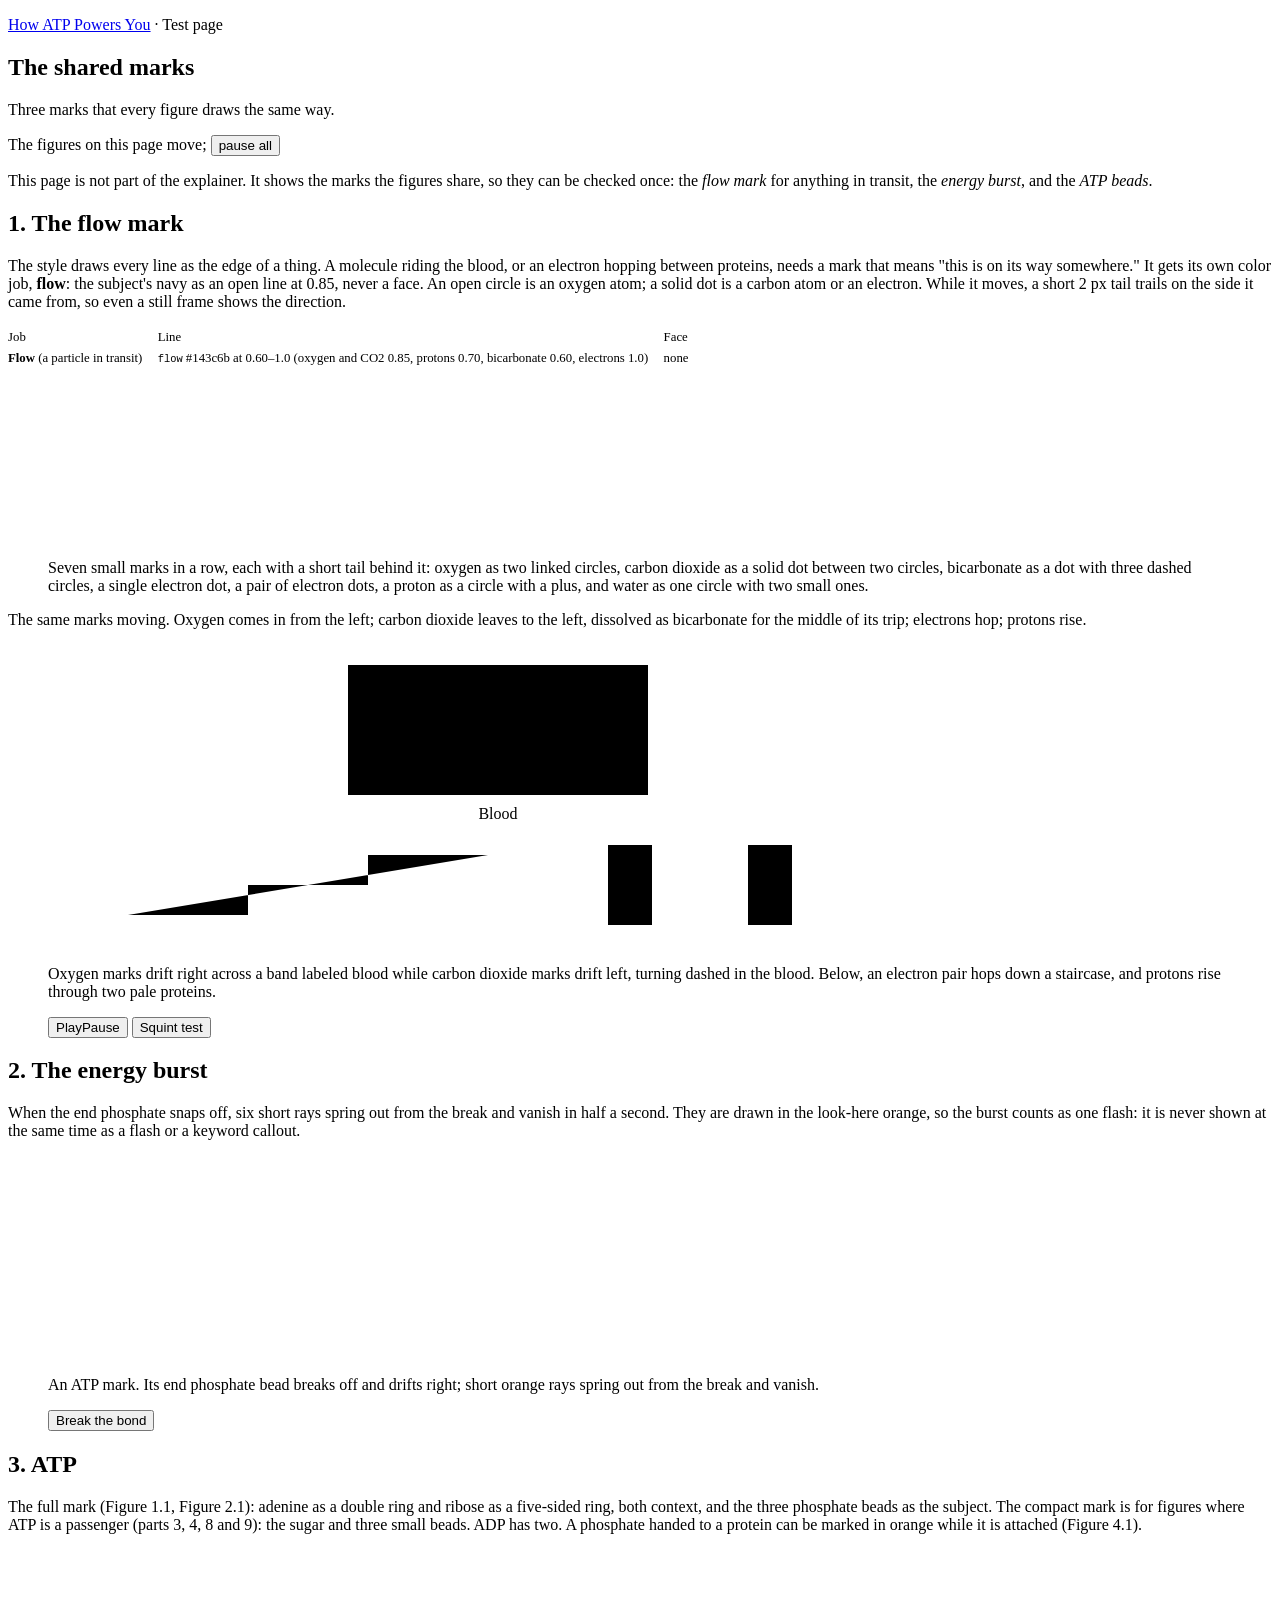
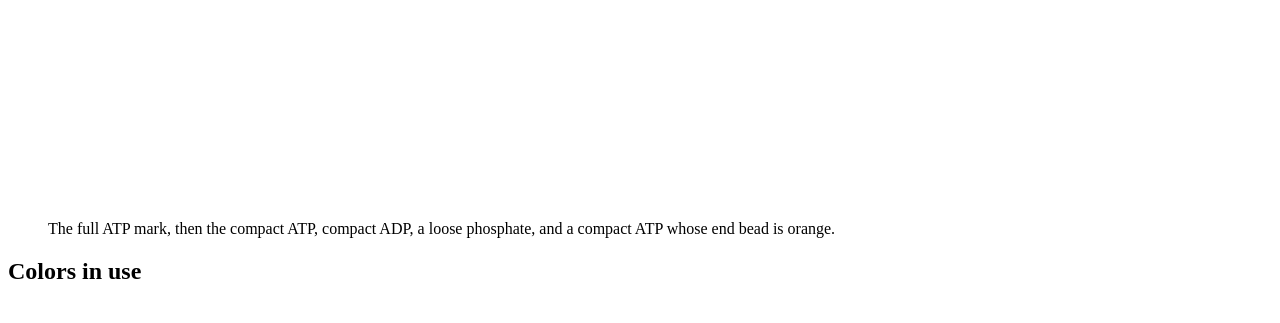
==== marks/index.html @ 690158ab "Add the shared marks and their test page - Flow mark: a new color job, --palette-flow, for particles" ====
<!doctype html>
<html lang="en">
<head>
<meta charset="utf-8">
<meta name="viewport" content="width=device-width, initial-scale=1">
<title>Shared marks · How ATP Powers You</title>
<meta name="robots" content="noindex">
<link rel="icon" href="data:,">
<link rel="stylesheet" href="../assets/css/site.css">
<style>
  .swatches { display: grid; grid-template-columns: repeat(auto-fill, minmax(150px, 1fr)); gap: 0.8em; margin: 0 0 1.5em; font-size: 0.75em; }
  .swatch { display: flex; gap: 0.6em; align-items: center; }
  .chip { width: 2.2em; height: 2.2em; flex: none; }
  .squint svg.art { filter: blur(2.5px); }
  .squint .f-subject, .squint .f-muted, .squint .f-second { fill: none; }
  table.jobs { border-collapse: collapse; margin: 0 0 1.5em; font-size: 0.8em; }
  table.jobs th, table.jobs td { text-align: left; padding: 0.25em 1.2em 0.25em 0; vertical-align: top; }
  table.jobs th { font-weight: 400; color: var(--palette-muted); }
</style>
</head>
<body>
<main class="page">
<article class="column">
  <header>
    <p class="eyebrow"><a href="../article/1/">How ATP Powers You</a> · Test page</p>
    <h1 class="title">The shared marks</h1>
    <p class="subtitle">Three marks that every figure draws the same way.</p>
    <p class="motion-note">The figures on this page move; <button type="button" class="link-button" data-pause-all aria-pressed="false">pause all</button></p>
  </header>

  <p>This page is not part of the explainer. It shows the marks the figures share, so they can be checked once: the <em>flow mark</em> for anything in transit, the <em>energy burst</em>, and the <em>ATP beads</em>.</p>

  <h2 class="part-heading">1. The flow mark</h2>
  <p>The style draws every line as the edge of a thing. A molecule riding the blood, or an electron hopping between proteins, needs a mark that means "this is on its way somewhere." It gets its own color job, <b>flow</b>: the subject's navy as an open line at 0.85, never a face. An open circle is an oxygen atom; a solid dot is a carbon atom or an electron. While it moves, a short 2 px tail trails on the side it came from, so even a still frame shows the direction.</p>

  <table class="jobs">
    <tr><th>Job</th><th>Line</th><th>Face</th></tr>
    <tr><td><b>Flow</b> (a particle in transit)</td><td><code>flow</code> #143c6b at 0.60–1.0 (oxygen and CO2 0.85, protons 0.70, bicarbonate 0.60, electrons 1.0)</td><td>none</td></tr>
  </table>

  <figure class="fig" id="marks-kinds" aria-labelledby="marks-kinds-alt">
    <div class="fig-art">
      <svg class="art" width="900" height="150" viewBox="0 0 900 150" role="img" aria-labelledby="marks-kinds-alt">
        <g id="marks-kinds-row"></g>
      </svg>
    </div>
    <p class="sr-only" id="marks-kinds-alt">Seven small marks in a row, each with a short tail behind it: oxygen as two linked circles, carbon dioxide as a solid dot between two circles, bicarbonate as a dot with three dashed circles, a single electron dot, a pair of electron dots, a proton as a circle with a plus, and water as one circle with two small ones.</p>
  </figure>

  <p>The same marks moving. Oxygen comes in from the left; carbon dioxide leaves to the left, dissolved as bicarbonate for the middle of its trip; electrons hop; protons rise.</p>

  <figure class="fig" id="marks-flow">
    <div class="fig-art">
      <svg class="art" width="900" height="300" viewBox="0 0 900 300" role="img" aria-labelledby="marks-flow-alt">
        <rect class="f-muted" x="300" y="20" width="300" height="130"/>
        <path class="l-muted w3" d="M300 20V150M600 20V150"/>
        <text x="450" y="174" text-anchor="middle" class="t-small t-muted">Blood</text>
        <g id="marks-flow-movers"></g>
        <path class="l-ink w2 o50" d="M80 270H200V240H320V210H440"/>
        <rect class="f-muted l-muted w3" x="560" y="200" width="44" height="80"/>
        <rect class="f-muted l-muted w3" x="700" y="200" width="44" height="80"/>
        <g id="marks-flow-protons"></g>
      </svg>
    </div>
    <p class="sr-only" id="marks-flow-alt">Oxygen marks drift right across a band labeled blood while carbon dioxide marks drift left, turning dashed in the blood. Below, an electron pair hops down a staircase, and protons rise through two pale proteins.</p>
    <div class="fig-controls">
      <button type="button" class="btn btn-swap" data-pause aria-pressed="false"><span>Play</span><span>Pause</span></button>
      <button type="button" class="btn" id="marks-flow-squint" aria-pressed="false">Squint test</button>
    </div>
  </figure>

  <h2 class="part-heading">2. The energy burst</h2>
  <p>When the end phosphate snaps off, six short rays spring out from the break and vanish in half a second. They are drawn in the look-here orange, so the burst counts as one flash: it is never shown at the same time as a flash or a keyword callout.</p>

  <figure class="fig" id="marks-burst">
    <div class="fig-art">
      <svg class="art" width="700" height="200" viewBox="0 0 700 200" role="img" aria-labelledby="marks-burst-alt">
        <g id="marks-burst-atp"></g>
      </svg>
    </div>
    <p class="sr-only" id="marks-burst-alt">An ATP mark. Its end phosphate bead breaks off and drifts right; short orange rays spring out from the break and vanish.</p>
    <div class="fig-controls">
      <button type="button" class="btn btn-action" id="marks-burst-go">Break the bond</button>
    </div>
  </figure>

  <h2 class="part-heading">3. ATP</h2>
  <p>The full mark (Figure 1.1, Figure 2.1): adenine as a double ring and ribose as a five-sided ring, both context, and the three phosphate beads as the subject. The compact mark is for figures where ATP is a passenger (parts 3, 4, 8 and 9): the sugar and three small beads. ADP has two. A phosphate handed to a protein can be marked in orange while it is attached (Figure 4.1).</p>

  <figure class="fig" id="marks-atp">
    <div class="fig-art">
      <svg class="art" width="900" height="250" viewBox="0 0 900 250" role="img" aria-labelledby="marks-atp-alt">
        <g id="marks-atp-row"></g>
      </svg>
    </div>
    <p class="sr-only" id="marks-atp-alt">The full ATP mark, then the compact ATP, compact ADP, a loose phosphate, and a compact ATP whose end bead is orange.</p>
  </figure>

  <h2 class="part-heading">Colors in use</h2>
  <div class="swatches" id="marks-swatches"></div>
</article>
</main>
<script type="module">
import { initPage, Figure, $, ease, clamp } from "../assets/js/figure.js";
import { el, particle, burst, atpFull, atpCompact } from "../assets/js/marks.js";

initPage();

// 1a. the kinds, still
{
  const row = document.getElementById("marks-kinds-row");
  const kinds = [["o2", "Oxygen"], ["co2", "Carbon dioxide"], ["hco3", "Bicarbonate"], ["e", "Electron"], ["e2", "Electron pair"], ["h", "Proton"], ["h2o", "Water"]];
  kinds.forEach(([k, name], i) => {
    const x = 70 + i * 127;
    particle(row, k).place(x, 70, 0, true);
    el("text", { x, y: 130, "text-anchor": "middle", class: "t-small" }, row).textContent = name;
  });
}

// 1b. the moving demo
{
  const fig = document.getElementById("marks-flow");
  const movers = document.getElementById("marks-flow-movers");
  const protG = document.getElementById("marks-flow-protons");
  const o2s = [0, 1, 2].map(() => particle(movers, "o2"));
  const co2s = [0, 1].map(() => ({ c: particle(movers, "co2"), b: particle(movers, "hco3") }));
  const e2 = particle(protG, "e2", { upright: true });
  const hs = [0, 1, 2, 3].map(() => particle(protG, "h", { upright: true }));
  const LOOP = 11;
  new Figure(fig, {
    draw(t) {
      o2s.forEach((m, i) => {
        const p = ((t / LOOP + i / 3) % 1);
        m.place(40 + p * 820, 60 + Math.sin(p * 9 + i) * 8);
      });
      co2s.forEach((m, i) => {
        const p = ((t / 13 + i / 2) % 1);
        const x = 860 - p * 820;
        const y = 115 + Math.sin(p * 7 + i) * 6;
        const inBlood = x > 300 && x < 600;
        m.c.g.style.display = inBlood ? "none" : "";
        m.b.g.style.display = inBlood ? "" : "none";
        m.c.place(x, y, 180);
        m.b.place(x, y, 180);
      });
      // electrons hop down the staircase: 4 treads, 0.8 s each, on a 4.7 s loop
      const q = (t % 4.7) / 4.7;
      const step = Math.min(3, Math.floor(q * 4));
      const f = ease(q * 4 - step, 0.55, 1);
      const treads = [[140, 258], [260, 228], [380, 198], [470, 180]];
      const a = treads[step];
      const b = treads[Math.min(3, step + 1)];
      e2.place(a[0] + (b[0] - a[0]) * f, a[1] + (b[1] - a[1]) * f - Math.sin(f * Math.PI) * 18, 0, f > 0 && f < 1);
      hs.forEach((h, i) => {
        const p = ((t / 3.1 + i / 4) % 1);
        const x = i % 2 ? 722 : 582;
        h.place(x, 290 - p * 110, -90, true);
        h.g.style.display = p > 0.95 ? "none" : "";
      });
    },
  });
  const sq = document.getElementById("marks-flow-squint");
  sq.addEventListener("click", () => {
    const on = fig.classList.toggle("squint");
    sq.setAttribute("aria-pressed", String(on));
  });
}

// 2. the burst: the end bead leaves (0–1.2 s) with a burst, then returns (2.4–3.6 s)
{
  const fig = document.getElementById("marks-burst");
  const g = document.getElementById("marks-burst-atp");
  const atp = atpFull(g, 120, 100);
  const end = atp.beads[2];
  const b = burst(g, 120 + 218.56, 100); // the bond between beads 2 and 3
  let start = -10;
  const f = new Figure(fig, {
    moves: false,
    draw(t) {
      const p = t - start;
      const off = ease(p, 0, 1.2) - ease(p, 2.4, 3.6);
      end.setAttribute("transform", `translate(${(off * 150).toFixed(1)} ${(-Math.sin(off * Math.PI) * 18).toFixed(1)})`);
      b.set(p >= 0 ? p / b.length : null);
    },
  });
  document.getElementById("marks-burst-go").addEventListener("click", () => {
    if (f.busy) return;
    start = f.act(3.6);
  });
}

// 3. ATP
{
  const row = document.getElementById("marks-atp-row");
  atpFull(row, 40, 90);
  const labels = [["ATP", 3], ["ADP", 2]];
  labels.forEach(([name, n], i) => {
    const x = 440 + i * 120;
    atpCompact(row, x, 90, n);
    el("text", { x: x - 10, y: 150, class: "t-small" }, row).textContent = name;
  });
  el("circle", { cx: 700, cy: 90, r: 6, class: "f-subject l-subject w25" }, row);
  el("text", { x: 680, y: 150, class: "t-small" }, row).textContent = "Phosphate";
  const marked = atpCompact(row, 780, 90, 3);
  marked.beads[2].classList.add("is-marked");
  el("text", { x: 770, y: 150, class: "t-small" }, row).textContent = "Marked";
  // full mark, labeled, with 4 px ink leaders ending 10 px off the part
  el("path", { d: "M40 190V122", class: "l-ink w4" }, row);
  el("text", { x: 40, y: 212, "text-anchor": "middle", class: "t-small" }, row).textContent = "Adenine";
  el("path", { d: "M148 30V63", class: "l-ink w4" }, row);
  el("text", { x: 148, y: 20, "text-anchor": "middle", class: "t-small" }, row).textContent = "Ribose";
  el("path", { d: "M236.56 190V116", class: "l-ink w4" }, row);
  el("text", { x: 236.56, y: 212, "text-anchor": "middle", class: "t-small" }, row).textContent = "Three phosphates";
}

// swatches
{
  const roles = ["paper", "ink", "muted", "subject", "subject-wash", "muted-wash", "second", "second-wash", "flow", "accent"];
  const box = document.getElementById("marks-swatches");
  for (const r of roles) {
    const v = getComputedStyle(document.documentElement).getPropertyValue(`--palette-${r}`).trim();
    const d = document.createElement("div");
    d.className = "swatch";
    d.innerHTML = `<span class="chip" style="background:var(--palette-${r});outline:1px solid var(--palette-border)"></span><span><b>${r}</b><br>${v}</span>`;
    box.appendChild(d);
  }
}
</script>
</body>
</html>
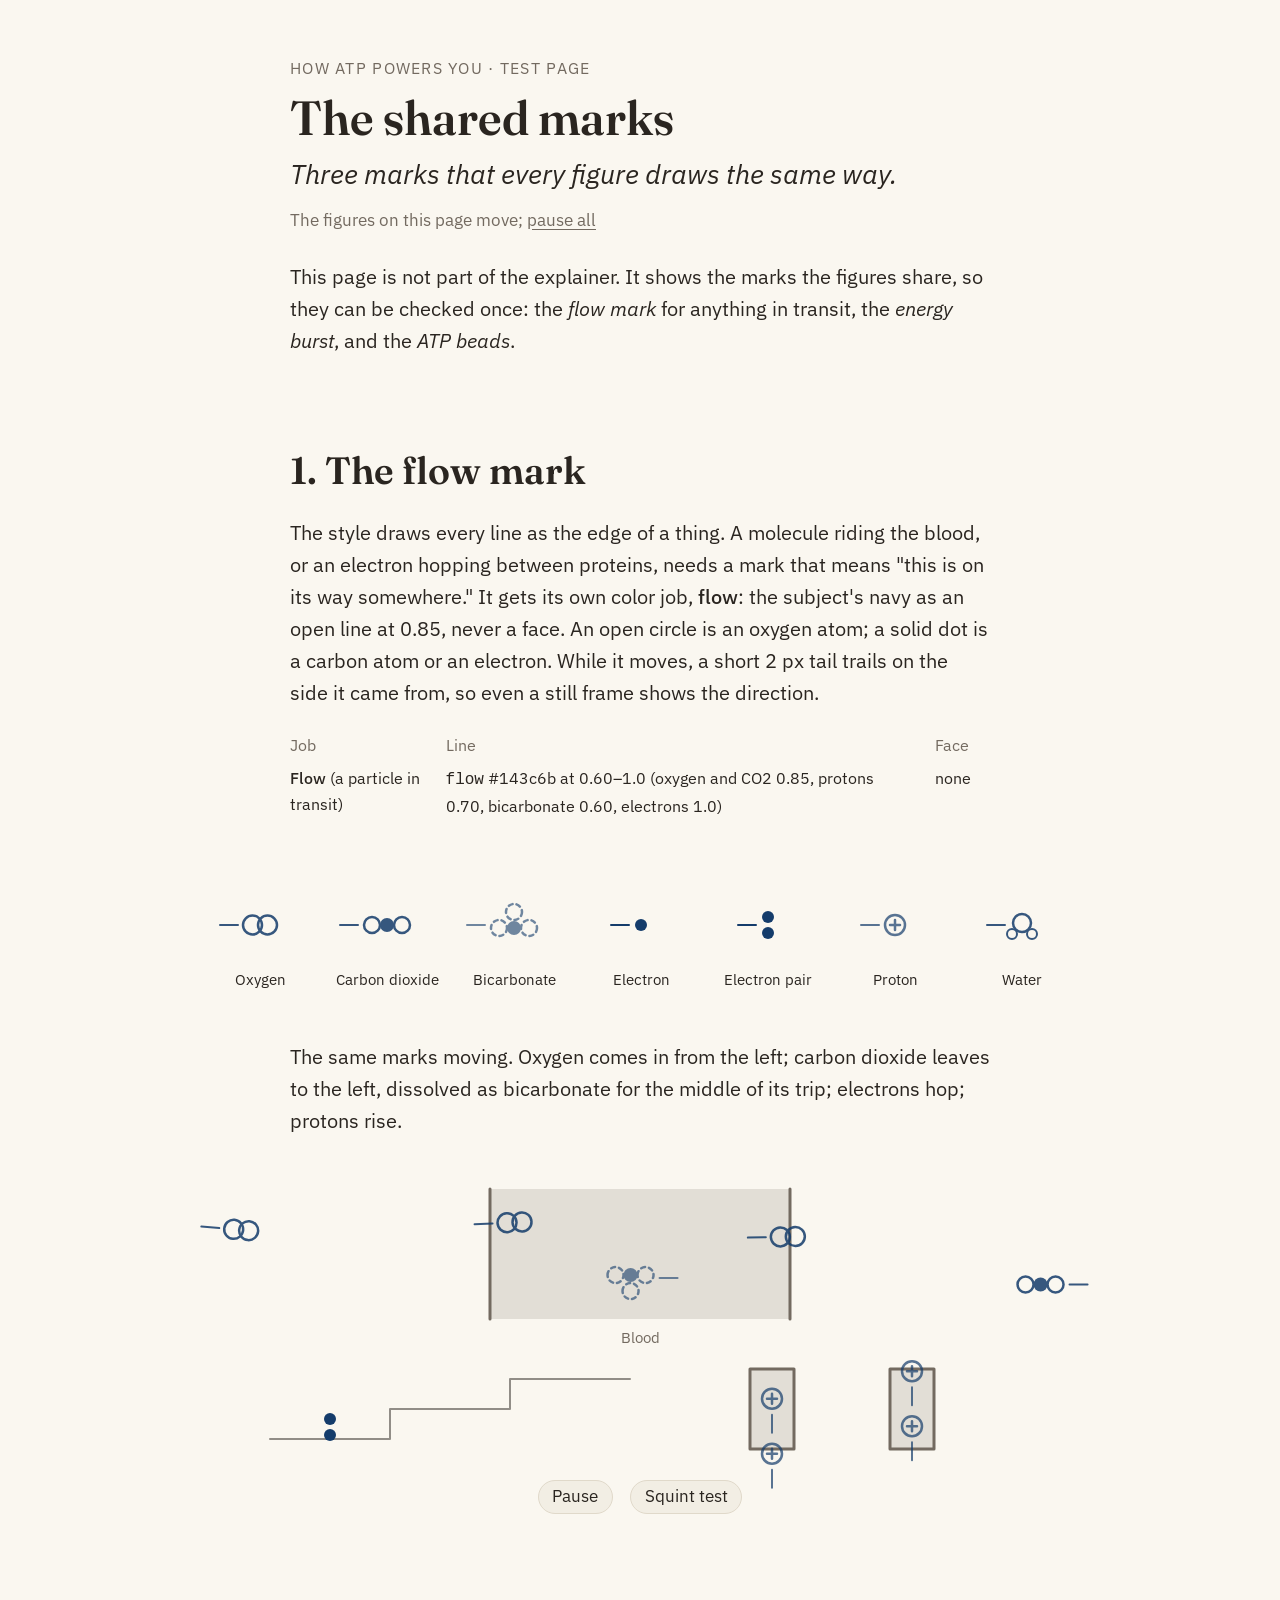
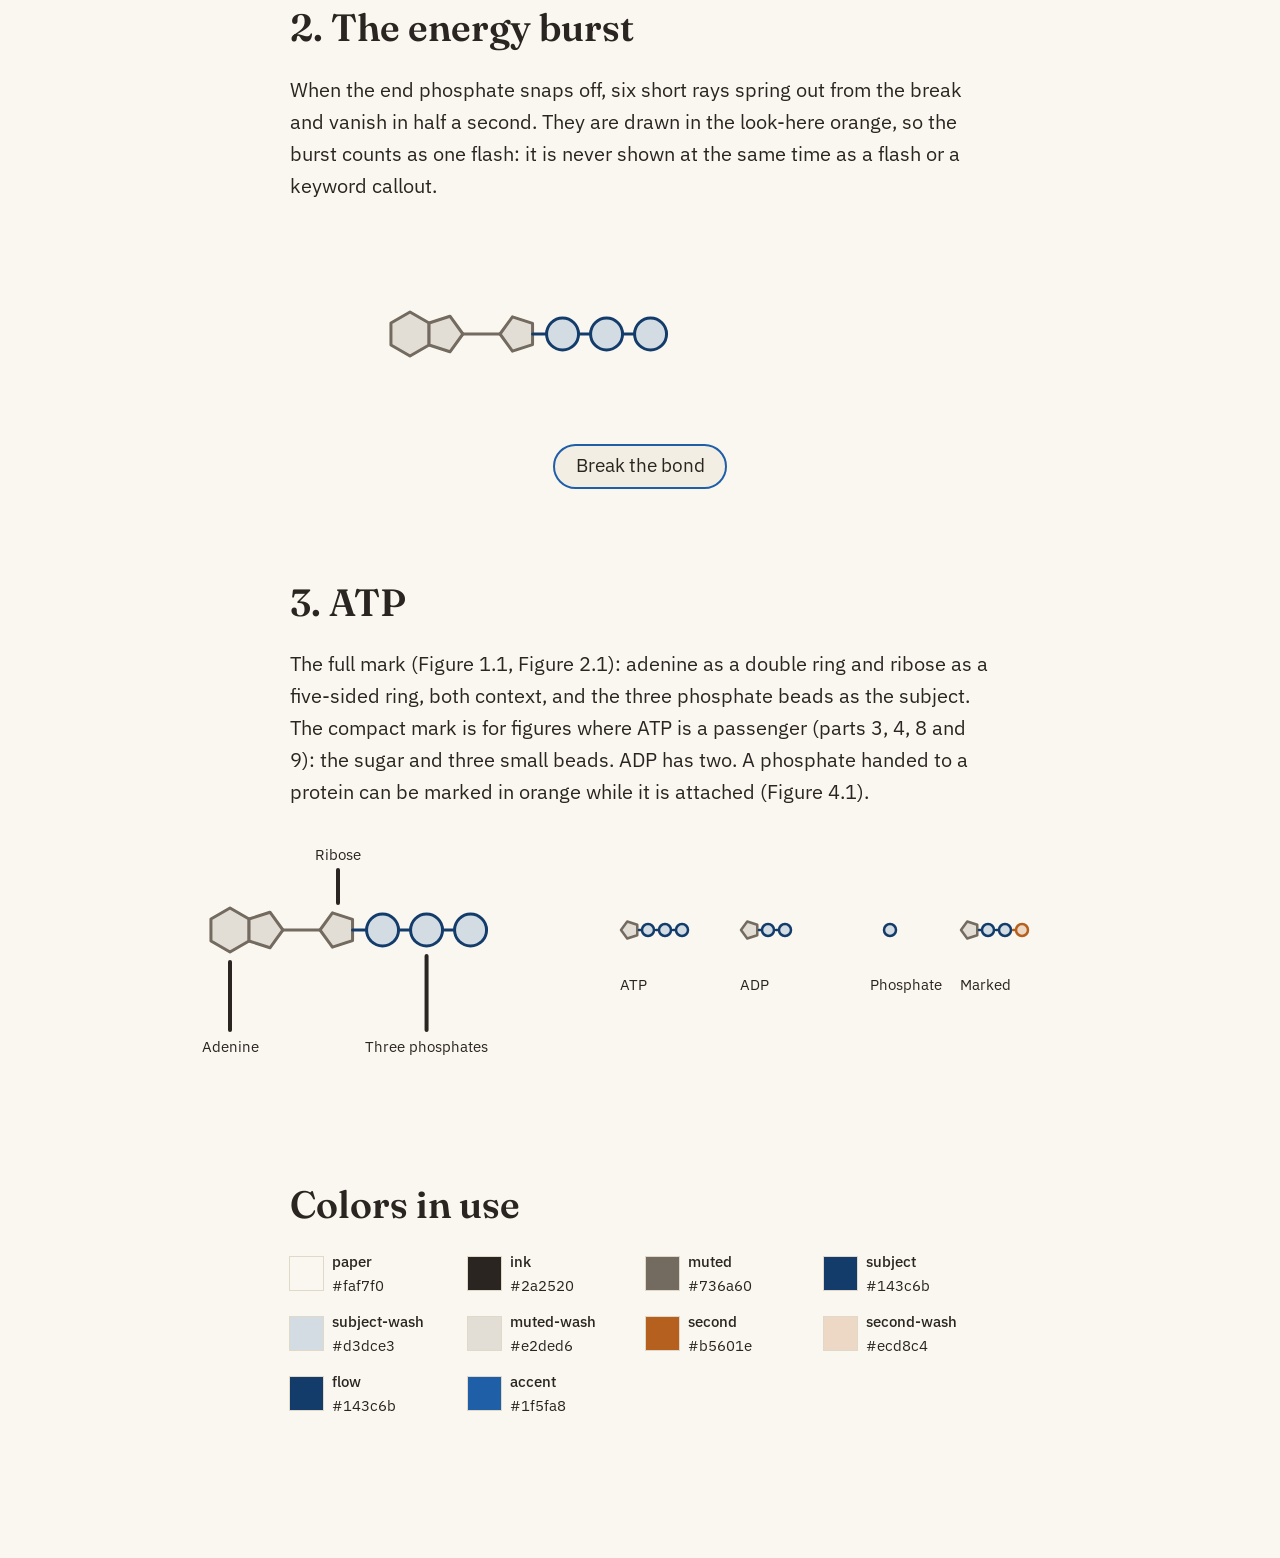
==== commit 768d8da3: "Make the explainer one long page with all nine parts - index.html now holds the whole text, as appro" ====
--- a/marks/index.html
+++ b/marks/index.html
@@ -22,7 +22,7 @@
 <main class="page">
 <article class="column">
   <header>
-    <p class="eyebrow"><a href="../article/1/">How ATP Powers You</a> · Test page</p>
+    <p class="eyebrow"><a href="../">How ATP Powers You</a> · Test page</p>
     <h1 class="title">The shared marks</h1>
     <p class="subtitle">Three marks that every figure draws the same way.</p>
     <p class="motion-note">The figures on this page move; <button type="button" class="link-button" data-pause-all aria-pressed="false">pause all</button></p>
--- a/assets/css/site.css
+++ b/assets/css/site.css
@@ -0,0 +1,650 @@
+/* How ATP Powers You: the page and the figures' shared classes.
+   The Explainer Style system (Ledger palette, "Line, weighted" art, the
+   article page), adapted from Martin C. Martin's slidev-stem (MIT code,
+   CC BY 4.0 content). Every color is set here, and only here. */
+
+/* ---------- Fonts (self-hosted, SIL Open Font License) ---------- */
+@font-face {
+  font-family: "Fraunces";
+  font-style: normal;
+  font-weight: 100 900;
+  font-display: swap;
+  src: url("../fonts/fraunces-latin-opsz.woff2") format("woff2");
+}
+@font-face {
+  font-family: "IBM Plex Sans";
+  font-style: normal;
+  font-weight: 400;
+  font-display: swap;
+  src: url("../fonts/ibm-plex-sans-latin-400-normal.woff2") format("woff2");
+}
+@font-face {
+  font-family: "IBM Plex Sans";
+  font-style: italic;
+  font-weight: 400;
+  font-display: swap;
+  src: url("../fonts/ibm-plex-sans-latin-400-italic.woff2") format("woff2");
+}
+@font-face {
+  font-family: "IBM Plex Sans";
+  font-style: normal;
+  font-weight: 500;
+  font-display: swap;
+  src: url("../fonts/ibm-plex-sans-latin-500-normal.woff2") format("woff2");
+}
+@font-face {
+  font-family: "IBM Plex Sans";
+  font-style: normal;
+  font-weight: 600;
+  font-display: swap;
+  src: url("../fonts/ibm-plex-sans-latin-600-normal.woff2") format("woff2");
+}
+@font-face {
+  font-family: "IBM Plex Mono";
+  font-style: normal;
+  font-weight: 600;
+  font-display: swap;
+  src: url("../fonts/ibm-plex-mono-latin-600-normal.woff2") format("woff2");
+}
+
+/* ---------- The palette (Ledger) ---------- */
+:root {
+  --palette-paper: #faf7f0;
+  --palette-background: var(--palette-paper);
+  --palette-panel: #f2eee4;
+  --palette-border: #e0d9ca;
+  --palette-ink: #2a2520;
+  --palette-muted: #736a60;
+  --palette-accent: #1f5fa8;
+  --palette-second: #b5601e;
+  --palette-subject: #143c6b;
+  --palette-subject-wash: #d3dce3;
+  --palette-muted-wash: #e2ded6;
+  --palette-second-wash: #ecd8c4;
+  --palette-water: #30527b;
+  --palette-water-wash: #7087a0;
+  --palette-ground: var(--palette-muted);
+  --palette-ground-wash: var(--palette-muted-wash);
+  /* NEW ROLE. A particle in transit: a molecule, an electron, a proton.
+     Its own name so it can be retuned in one place; today it is the
+     subject's navy, drawn as an open line at 0.85 with a direction tail.
+     See marks/ for the mark itself. */
+  --palette-flow: #143c6b;
+
+  --font-serif: "Fraunces", Georgia, serif;
+  --font-sans: "IBM Plex Sans", system-ui, sans-serif;
+  --font-mono: "IBM Plex Mono", ui-monospace, monospace;
+
+  --column: 700px;
+  --figure-max: 980px;
+  --gutter: 24px;
+}
+@media (max-width: 600px) {
+  :root {
+    --gutter: 18px;
+  }
+}
+
+/* ---------- Page ---------- */
+html {
+  background: var(--palette-paper);
+  -webkit-text-size-adjust: 100%;
+  text-size-adjust: 100%;
+}
+body {
+  margin: 0;
+  background: var(--palette-paper);
+  color: var(--palette-ink);
+  font-family: var(--font-sans);
+  font-size: 20px;
+  line-height: 1.6;
+  overflow-x: hidden;
+}
+.page {
+  padding: 56px var(--gutter) 120px;
+}
+.column {
+  max-width: var(--column);
+  margin: 0 auto;
+}
+a {
+  color: var(--palette-ink);
+  text-underline-offset: 0.15em;
+}
+a:focus-visible,
+button:focus-visible,
+input:focus-visible,
+summary:focus-visible,
+.fig-drag:focus-visible {
+  outline: 2px solid var(--palette-accent);
+  outline-offset: 2px;
+}
+p {
+  margin: 0 0 1em;
+}
+em,
+i {
+  font-style: italic;
+}
+strong,
+b,
+.takeaway {
+  font-weight: 500;
+}
+.num {
+  font-family: var(--font-mono);
+  font-weight: 600;
+}
+.sr-only {
+  position: absolute;
+  width: 1px;
+  height: 1px;
+  overflow: hidden;
+  clip: rect(0 0 0 0);
+  white-space: nowrap;
+}
+
+/* The header, top to bottom */
+.eyebrow {
+  margin: 0 0 0.5em;
+  font-size: 0.8em;
+  letter-spacing: 0.08em;
+  text-transform: uppercase;
+  color: var(--palette-muted);
+}
+.eyebrow a {
+  color: inherit;
+  text-decoration: none;
+}
+.eyebrow a:hover {
+  text-decoration: underline;
+}
+h1.title {
+  margin: 0 0 0.25em;
+  font-family: var(--font-serif);
+  font-weight: 600;
+  font-size: 2.4em;
+  line-height: 1.15;
+  font-variation-settings: "opsz" 72;
+}
+.subtitle {
+  margin: 0 0 0.6em;
+  font-size: 1.35em;
+  font-style: italic;
+  line-height: 1.25;
+}
+.byline {
+  margin: 0;
+  color: var(--palette-muted);
+}
+.motion-note {
+  margin: 0.4em 0 1.6em;
+  font-size: 0.85em;
+  color: var(--palette-muted);
+}
+.link-button {
+  padding: 0;
+  border: 0;
+  background: none;
+  color: inherit;
+  font: inherit;
+  text-decoration: underline;
+  text-underline-offset: 0.15em;
+  cursor: pointer;
+}
+h2.part-heading {
+  margin: 2.4em 0 0.6em;
+  font-family: var(--font-serif);
+  font-weight: 600;
+  font-size: 1.9em;
+  line-height: 1.2;
+  font-variation-settings: "opsz" 48;
+}
+
+/* A part's heading: a small eyebrow over the title, then its tagline */
+.part {
+  scroll-margin-top: 1em;
+}
+.part-eyebrow {
+  display: block;
+  margin: 0 0 0.35em;
+  font-family: var(--font-sans);
+  font-size: 0.42em;
+  font-weight: 400;
+  letter-spacing: 0.08em;
+  text-transform: uppercase;
+  color: var(--palette-muted);
+}
+.part-tagline {
+  margin: -0.2em 0 1.2em;
+  font-size: 1.2em;
+  font-style: italic;
+  line-height: 1.3;
+}
+.part-tagline em {
+  font-style: italic;
+}
+
+/* Contents: in the left margin on a wide screen, behind a button on a phone */
+.contents {
+  margin: 0 0 2em;
+  font-size: 0.85em;
+  line-height: 1.45;
+}
+.contents-toggle {
+  padding: 0.2em 0.8em;
+  border: 1px solid var(--palette-border);
+  border-radius: 999px;
+  background: var(--palette-panel);
+  color: var(--palette-ink);
+  font: inherit;
+  cursor: pointer;
+}
+.contents-title {
+  margin: 0 0 0.3em;
+  color: var(--palette-muted);
+}
+.contents ol {
+  margin: 0.6em 0 0;
+  padding-left: 1.6em;
+}
+.contents li {
+  margin: 0 0 0.2em;
+}
+.contents [aria-current="page"] {
+  font-weight: 600;
+}
+.js .contents:not(.is-open) ol {
+  display: none;
+}
+.contents .contents-title {
+  display: none;
+}
+.contents a {
+  text-decoration: none;
+}
+.contents a:hover {
+  text-decoration: underline;
+}
+.contents a[aria-current] {
+  font-weight: 600;
+}
+@media (min-width: 1280px) {
+  .contents {
+    position: absolute;
+    top: 56px;
+    left: var(--gutter);
+    width: calc(50% - var(--column) / 2 - 2 * var(--gutter));
+    max-width: 220px;
+    margin: 0;
+  }
+  .contents-toggle {
+    display: none;
+  }
+  .contents .contents-title {
+    display: block;
+  }
+  .js .contents:not(.is-open) ol,
+  .contents ol {
+    display: block;
+    margin: 0;
+  }
+}
+/* fixed beside the text only where it clears the 980 px figures */
+@media (min-width: 1400px) {
+  .contents {
+    position: fixed;
+    width: calc(50% - var(--figure-max) / 2 - var(--gutter) - 16px);
+  }
+}
+
+/* Asides: a margin note on a wide screen, a "more" box on a phone.
+   In the page an aside comes before its paragraph, so it can float beside
+   it; a narrow screen shows the paragraph first. */
+.with-aside {
+  display: flex;
+  flex-direction: column;
+  margin-bottom: 1em;
+}
+.with-aside > p,
+.with-aside > .prose {
+  order: -1;
+}
+.with-aside > p:last-child,
+.with-aside > .prose:last-child {
+  margin-bottom: 0;
+}
+.aside {
+  margin: 0 0 1em;
+  padding: 0.6em 0.9em;
+  border-left: 2px solid var(--palette-border);
+  background: var(--palette-panel);
+  font-size: 0.8em;
+  line-height: 1.5;
+}
+.with-aside > .aside {
+  margin: 0.4em 0 0;
+}
+.aside-title {
+  margin: 0 0 0.2em;
+  font-weight: 600;
+}
+.aside p {
+  margin: 0 0 0.5em;
+}
+.aside p:last-child {
+  margin: 0;
+}
+.aside-label {
+  color: var(--palette-muted);
+  font-weight: 400;
+}
+@media (min-width: 1280px) {
+  .with-aside {
+    display: block;
+    margin-bottom: 0;
+  }
+  .with-aside > .aside {
+    float: right;
+    clear: right;
+    width: 250px;
+    margin: 0.3em -290px 1em 0;
+    padding: 0 0 0 0.9em;
+    background: none;
+  }
+  .aside-label {
+    display: none;
+  }
+  .with-aside > p:last-child {
+    margin-bottom: 1em;
+  }
+}
+
+/* Lists in the prose (a figure's steps) */
+.steps {
+  margin: 0 0 1em;
+  padding-left: 1.4em;
+}
+.steps li {
+  margin: 0 0 0.5em;
+}
+
+/* A pull quote: large, across the figure width */
+.pull-quote {
+  width: min(var(--figure-max), 100vw - 2 * var(--gutter));
+  margin: 1.6em 0 1.6em calc((100% - min(var(--figure-max), 100vw - 2 * var(--gutter))) / 2);
+  font-family: var(--font-serif);
+  font-size: 1.6em;
+  line-height: 1.25;
+  text-align: center;
+}
+
+/* ---------- Figures ---------- */
+.fig {
+  position: relative;
+  width: min(var(--figure-max), 100vw - 2 * var(--gutter));
+  margin: 1.6em 0 1.8em calc((100% - min(var(--figure-max), 100vw - 2 * var(--gutter))) / 2);
+  display: flex;
+  flex-direction: column;
+  align-items: center;
+}
+.fig-art {
+  position: relative;
+  width: 100%;
+  display: flex;
+  justify-content: center;
+}
+.fig svg.art {
+  display: block;
+  max-width: 100%;
+  height: auto;
+  overflow: visible;
+}
+/* the phone layout of a figure that has one */
+.fig .art-narrow {
+  display: none;
+}
+@media (max-width: 600px) {
+  .fig.has-narrow .art-wide {
+    display: none;
+  }
+  .fig.has-narrow .art-narrow {
+    display: block;
+  }
+}
+.fig-caption {
+  max-width: 34em;
+  margin: 0.6em auto 0;
+  min-height: 1.6em;
+  text-align: center;
+  font-size: 0.85em;
+  color: var(--palette-muted);
+}
+.fig-caption.is-live {
+  color: var(--palette-ink);
+}
+.fig-controls {
+  align-self: stretch;
+  display: flex;
+  flex-wrap: wrap;
+  align-items: center;
+  justify-content: center;
+  gap: 0.6em 1em;
+  margin-top: 0.6em;
+  font-size: 0.85em;
+  color: var(--palette-muted);
+}
+.btn {
+  min-width: 2.2em;
+  min-height: 2em;
+  padding: 0.15em 0.8em;
+  border: 1px solid var(--palette-border);
+  border-radius: 999px;
+  background: var(--palette-panel);
+  color: var(--palette-ink);
+  font: inherit;
+  cursor: pointer;
+}
+.btn:disabled {
+  opacity: 0.45;
+  cursor: default;
+}
+/* the figure's one thing: marked in the accent, as a slider's thumb is */
+.btn-action {
+  padding: 0.3em 1.1em;
+  border: 2px solid var(--palette-accent);
+  font-size: 1.1em;
+}
+/* a button whose word changes keeps one width */
+.btn-swap {
+  display: inline-grid;
+}
+.btn-swap > span {
+  grid-area: 1 / 1;
+}
+.word-hidden {
+  visibility: hidden;
+}
+.fig-counter {
+  margin: 0.5em 0 0;
+  min-height: 1.6em;
+  font-size: 0.85em;
+  text-align: center;
+}
+.fig-pending svg.art {
+  background: var(--palette-panel);
+}
+.src-parts {
+  white-space: nowrap;
+}
+canvas.gl {
+  display: block;
+  max-width: 100%;
+  height: auto;
+  touch-action: pan-y;
+  cursor: grab;
+}
+canvas.gl:active {
+  cursor: grabbing;
+}
+.gl-fallback {
+  display: none !important;
+}
+.no-gl canvas.gl {
+  display: none;
+}
+.no-gl .gl-fallback {
+  display: block !important;
+}
+.counter {
+  font-family: var(--font-mono);
+  font-weight: 600;
+  color: var(--palette-ink);
+}
+.slider {
+  display: flex;
+  flex-direction: column;
+  gap: 0.2em;
+  flex: 1 1 100%;
+  max-width: 36em;
+  font-size: 1.1em;
+  color: var(--palette-ink);
+}
+.slider-label {
+  text-align: center;
+}
+.slider-row {
+  display: flex;
+  align-items: center;
+  gap: 0.8em;
+  font-size: 0.8em;
+  color: var(--palette-muted);
+}
+.slider input[type="range"] {
+  flex: 1;
+  accent-color: var(--palette-accent);
+  height: 2em;
+}
+.fig-credit {
+  margin: -1.2em 0 1.6em;
+  font-size: 0.75em;
+  line-height: 1.4;
+  text-align: center;
+  color: var(--palette-muted);
+}
+
+/* ---------- Marks inside the drawings ----------
+   Color by job, through the page's palette. The fallback hex is the Ledger
+   value, so a drawing copied out of the page still paints. */
+svg.art * {
+  vector-effect: non-scaling-stroke;
+}
+svg.art {
+  stroke-linejoin: round;
+  stroke-linecap: round;
+}
+/* line colors */
+.l-subject { stroke: var(--palette-subject, #143c6b); fill: none; }
+.l-muted { stroke: var(--palette-muted, #736a60); fill: none; }
+.l-ink { stroke: var(--palette-ink, #2a2520); fill: none; }
+.l-second { stroke: var(--palette-second, #b5601e); fill: none; }
+.l-water { stroke: var(--palette-water, #30527b); fill: none; }
+.l-flow { stroke: var(--palette-flow, #143c6b); fill: none; }
+/* faces */
+.f-subject { fill: var(--palette-subject-wash, #d3dce3); }
+.f-muted { fill: var(--palette-muted-wash, #e2ded6); }
+.f-second { fill: var(--palette-second-wash, #ecd8c4); }
+.f-water { fill: var(--palette-water-wash, #7087a0); }
+.f-ground { fill: var(--palette-ground-wash, #e2ded6); }
+.f-paper { fill: var(--palette-paper, #faf7f0); }
+/* solid line-colored fills (a dot, an arrowhead) */
+.d-subject { fill: var(--palette-subject, #143c6b); stroke: none; }
+.d-flow { fill: var(--palette-flow, #143c6b); stroke: none; }
+.d-ink { fill: var(--palette-ink, #2a2520); stroke: none; }
+.d-second { fill: var(--palette-second, #b5601e); stroke: none; }
+/* the stroke ladder, in displayed pixels */
+.w2 { stroke-width: 2px; }
+.w25 { stroke-width: 2.5px; }
+.w3 { stroke-width: 3px; }
+.w4 { stroke-width: 4px; }
+/* opacities a moving line may take (0.60–1.0), and fine detail's */
+.o50 { opacity: 0.5; }
+.o60 { opacity: 0.6; }
+.o70 { opacity: 0.7; }
+.o85 { opacity: 0.85; }
+.dash { stroke-dasharray: 4 4; }
+/* label text: ink, Plex Sans, sentence case */
+svg.art text {
+  font-family: var(--font-sans);
+  font-size: 17px;
+  fill: var(--palette-ink, #2a2520);
+  stroke: none;
+}
+svg.art text.t-small { font-size: 15px; }
+svg.art text.t-muted { fill: var(--palette-muted, #736a60); }
+svg.art text.t-second { fill: var(--palette-second, #b5601e); }
+svg.art text.t-mono { font-family: var(--font-mono); font-weight: 600; }
+svg.art text.t-name { font-size: 26px; font-weight: 600; }
+svg.art text.t-big { font-family: var(--font-serif); font-weight: 600; font-size: 26px; }
+/* the flash: "look at this part" (0.25 s on, 0.25 s off, five times) */
+.is-flash .l-subject,
+.is-flash.l-subject,
+.is-flash .l-muted,
+.is-flash.l-muted { stroke: var(--palette-second, #b5601e); }
+.is-flash .f-subject,
+.is-flash.f-subject,
+.is-flash .f-muted,
+.is-flash.f-muted { fill: var(--palette-second-wash, #ecd8c4); }
+/* a marked part (part of a part, held in orange while it matters) */
+.is-marked .l-subject,
+.is-marked.l-subject { stroke: var(--palette-second, #b5601e); }
+.is-marked .f-subject,
+.is-marked.f-subject { fill: var(--palette-second-wash, #ecd8c4); }
+.hidden { display: none; }
+
+/* ---------- The foot ---------- */
+.next {
+  margin: 3em 0 0;
+  font-size: 1.1em;
+}
+.parts {
+  margin: 1.2em 0 0;
+  font-size: 0.85em;
+}
+.parts ol {
+  display: flex;
+  flex-wrap: wrap;
+  gap: 0.2em 1.1em;
+  margin: 0;
+  padding: 0;
+  list-style: none;
+}
+.parts [aria-current="page"] {
+  font-weight: 600;
+}
+.colophon {
+  margin: 3em 0 0;
+  padding-top: 1em;
+  border-top: 1px solid var(--palette-border);
+  font-size: 0.75em;
+  line-height: 1.5;
+  color: var(--palette-muted);
+}
+.colophon a {
+  color: var(--palette-muted);
+}
+.colophon h2 {
+  margin: 1.2em 0 0.3em;
+  font-size: 1em;
+  font-weight: 600;
+}
+.colophon h2:first-child {
+  margin-top: 0;
+}
+.colophon ul {
+  margin: 0;
+  padding-left: 1.2em;
+}
+.colophon li {
+  margin: 0 0 0.25em;
+}
